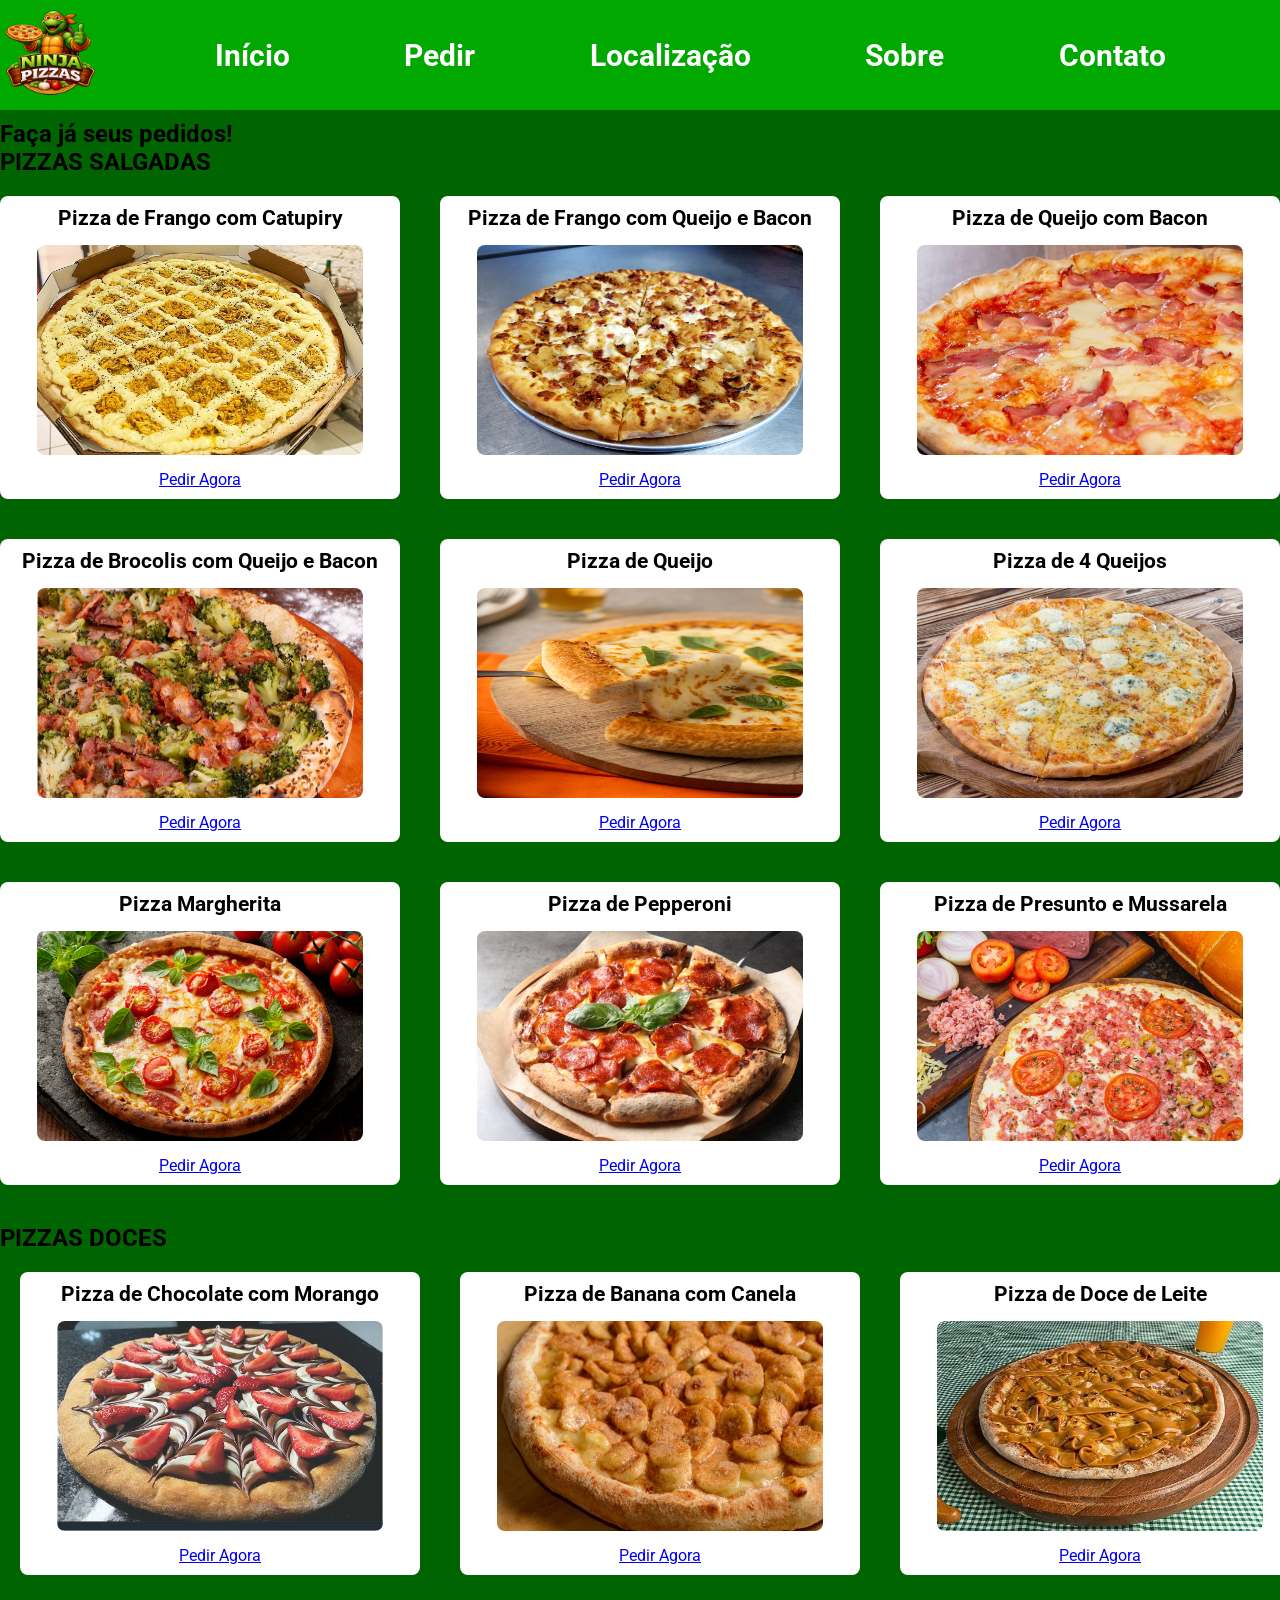
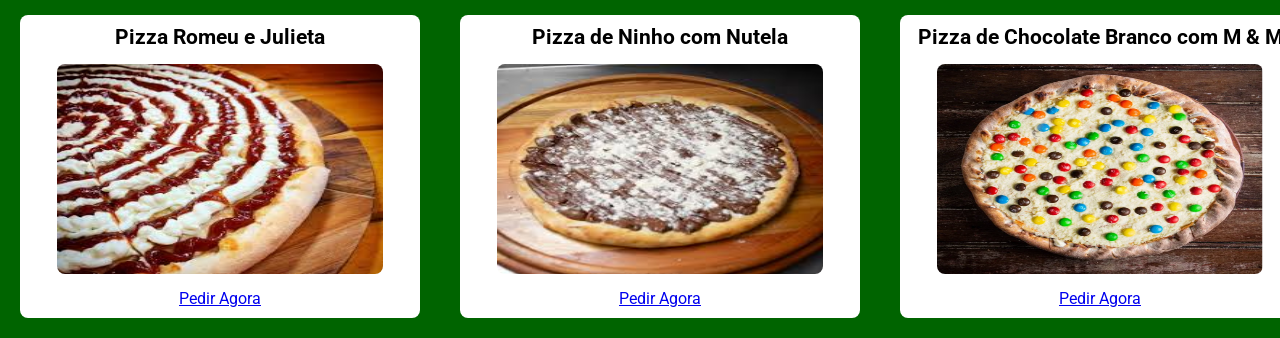
==== pedir.html @ e6d07bb4 "primeiro commit" ====
<!DOCTYPE html>
<html lang="pt-br">
<head>
    <meta charset="UTF-8">
    <meta name="viewport" content="width=device-width, initial-scale=1.0">
    <link rel="shortcut icon" href="img/flavicons.png" type="image/x-icon">
    <link rel="preconnect" href="https://fonts.googleapis.com">
    <link rel="preconnect" href="https://fonts.gstatic.com" crossorigin>
    <link href="https://fonts.googleapis.com/css2?family=Roboto:ital,wght@0,100..900;1,100..900&display=swap" rel="stylesheet">
    <link rel="stylesheet" href="style.css">
    <title>NINJA PIZZAS</title>
</head>
<body>
    <header class="header">
        <img class="logo-ninja" src="img/logo-ninja.png" alt="logo-ninja">
        <nav class="nav">
            <a href="index.html">Início</a>
            <a href="pedir.html">Pedir</a>
            <a href="#">Localização</a>
            <a href="#">Sobre</a>
            <a href="#">Contato</a>
        </nav>
    </header>

    <main class="main-2">
        <h1>Faça já seus pedidos!</h1>
        <h2>PIZZAS SALGADAS</h2>
            <div class="container-salgadas">
                <div class="salgadas">
                    <p>Pizza de Frango com Catupiry</p>
                    <img  class="pizzas" src="img/pizza-1.jpg" alt="pizza-fc">
                    <a href="#">Pedir Agora</a>
                </div>
                <div class="salgadas">
                    <p>Pizza de Frango com Queijo e Bacon</p>
                    <img class="pizzas" src="img/pizza-2.jpg" alt="pizza-fqb">
                    <a href="#">Pedir Agora</a>
                </div>
                <div class="salgadas">
                    <p>Pizza de Queijo com Bacon</p>
                    <img class="pizzas" src="img/pizza-3.jpg" alt="pizza-qb">
                    <a href="#">Pedir Agora</a>
                </div>
                <div class="salgadas">
                    <p>Pizza de Brocolis com Queijo e Bacon</p>
                    <img class = "pizzas" src="img/pizza-4.jpg" alt="pizza-bqb">
                    <a href="#">Pedir Agora</a>
                </div>
                <div class="salgadas">
                    <p>Pizza de Queijo</p>
                    <img class = "pizzas" src="img/pizza-5.jpg" alt="pizza-q">
                    <a href="#">Pedir Agora</a>
                </div>
                <div class="salgadas">
                    <p>Pizza de 4 Queijos</p>
                    <img class = "pizzas" src="img/pizza-6.jpg" alt="pizza-3q">
                    <a href="#">Pedir Agora</a>
                </div>
                <div class="salgadas">
                    <p>Pizza Margherita</p>
                    <img class = "pizzas" src="img/pizza-7.jpg" alt="pizza-m">
                    <a href="#">Pedir Agora</a>
                </div>
                <div class="salgadas">
                    <p>Pizza de Pepperoni</p>
                    <img class = "pizzas" src="img/pizza-8.jpeg" alt="pizza-p">
                    <a href="#">Pedir Agora</a>
                </div>
                <div class="salgadas">
                    <p>Pizza de Presunto e Mussarela</p>
                    <img class = "pizzas" src="img/pizza-9.jpg" alt="pizza-pm">
                    <a href="#">Pedir Agora</a>
                </div> 
            </div><br>
        <h2>PIZZAS DOCES</h2>
            <div class="container-doces">
                <div class="doces">
                    <p>Pizza de Chocolate com Morango</p>
                    <img class = "pizzas" src="img/pizza-d-1.jpg" alt="pizza-cm">
                    <a href="#">Pedir Agora</a>
                </div>
                <div class="doces">
                    <p>Pizza de Banana com Canela</p>
                    <img class = "pizzas" src="img/pizza-d-2.jpg" alt="pizza-bc">
                    <a href="#">Pedir Agora</a>
                </div>
                <div class="doces">
                    <p>Pizza de Doce de Leite</p>
                    <img class = "pizzas" src="img/pizza-d-3.jpg" alt="pizza-dl">
                    <a href="#">Pedir Agora</a>
                </div>
                <div class="doces">
                    <p>Pizza Romeu e Julieta</p>
                    <img class = "pizzas" src="img/pizza-d-4.jpg" alt="pizza-rj">
                    <a href="#">Pedir Agora</a>
                </div>
                <div class="doces">
                    <p>Pizza de Ninho com Nutela</p>
                    <img class = "pizzas" src="img/pizza-d-5.jpg" alt="pizza-nn">
                    <a href="#">Pedir Agora</a>
                </div>
                <div class="doces">
                    <p>Pizza de Chocolate Branco com M & M</p>
                    <img class = "pizzas" src="img/pizza-d-6.webp" alt="pizza-cmm">
                    <a href="#">Pedir Agora</a>
                </div> 
            </div>

    </main>
---- style.css ----
* {
    margin: 0;
    padding: 0;
    box-sizing: border-box;
}

body {
    font-family: "Roboto", sans-serif, Helvetica;
    background-color: darkgreen;
}

.header {
    display: flex;
    justify-content: center;
    align-items: center;
    width: 100%;
    height: 110px;
    background-color: rgb(0, 168, 0);
}

.nav {
    display: flex;
    justify-content: space-evenly;
    margin-right: 0px;
    width: 100%;
    transition: 0.3s;
}

.nav a {
    text-decoration: none;
    font-size: 30px;
    color: white;
    font-weight: 700;
}

.nav a:hover {
    color: red; 
    font-weight: 900;
}

.logo-ninja {
    width: 100px;
}

.main {
    display: flex;
    flex-direction: column; 
    align-items: center;
    text-align: center;
    padding: 20px;
    background-color: darkgreen;
    color: white;
    width: 100%;
    height: 100%;
}

.banner {
    width: 100%;
    max-width: 800px;
    height: auto;
    margin: 15px;
    border-radius: 8px;
}

h1 {
    font-size: 24px;
    margin-top: 10px;
}

#button-p {
    border: 1px solid green;
    border-radius: 10px;
    padding: 25px;
    color: #000;
    width: 170px;
    height: auto;
    background-image: linear-gradient(90deg, green, white, white, red);
    transition: 0.9s;
    font-size: 22px;
    text-decoration: none;
    font-weight: bold;
    cursor: pointer;
}

#button-p:hover {
    background-image: linear-gradient(90deg, darkgreen, rgb(180, 180, 180), rgb(179, 179, 179), rgb(121, 0, 0));
}

.footer {
    background-color: darkgreen;
    height: 100%;
    display: flex;
    justify-content: center;
    align-items: flex-end;
    text-align: center;
}

.container-salgadas {
    display: grid;
    grid-template-columns: 1fr 1fr 1fr;
    justify-content: center;
    align-items: center;
    text-align: center;
}

.container-salgadas p {
    font-size: 21px;
    font-weight: 700;

}

.container-doces {
    display: grid;
    grid-template-columns: 1fr 1fr 1fr;
}

.container-doces p {
    font-size: 21px;
    font-weight: 700;
}
.salgadas {
    background-color: white;
    margin: 20px;
    display: flex;
    flex-direction: column;
    align-items: center;
    gap: 15px;
    border-radius: 8px;
    width: 400px;
    padding: 10px;

}

.doces {
    background-color: white;
    margin: 20px;
    display: flex;
    flex-direction: column;
    align-items: center;
    gap: 15px;
    border-radius: 8px;
    width: 400px;
    padding: 10px;
}

.pizzas {
    height: 210px;
    width: 200px;
    justify-content: center;
    width: 86%;
    border-radius: 8px;
}
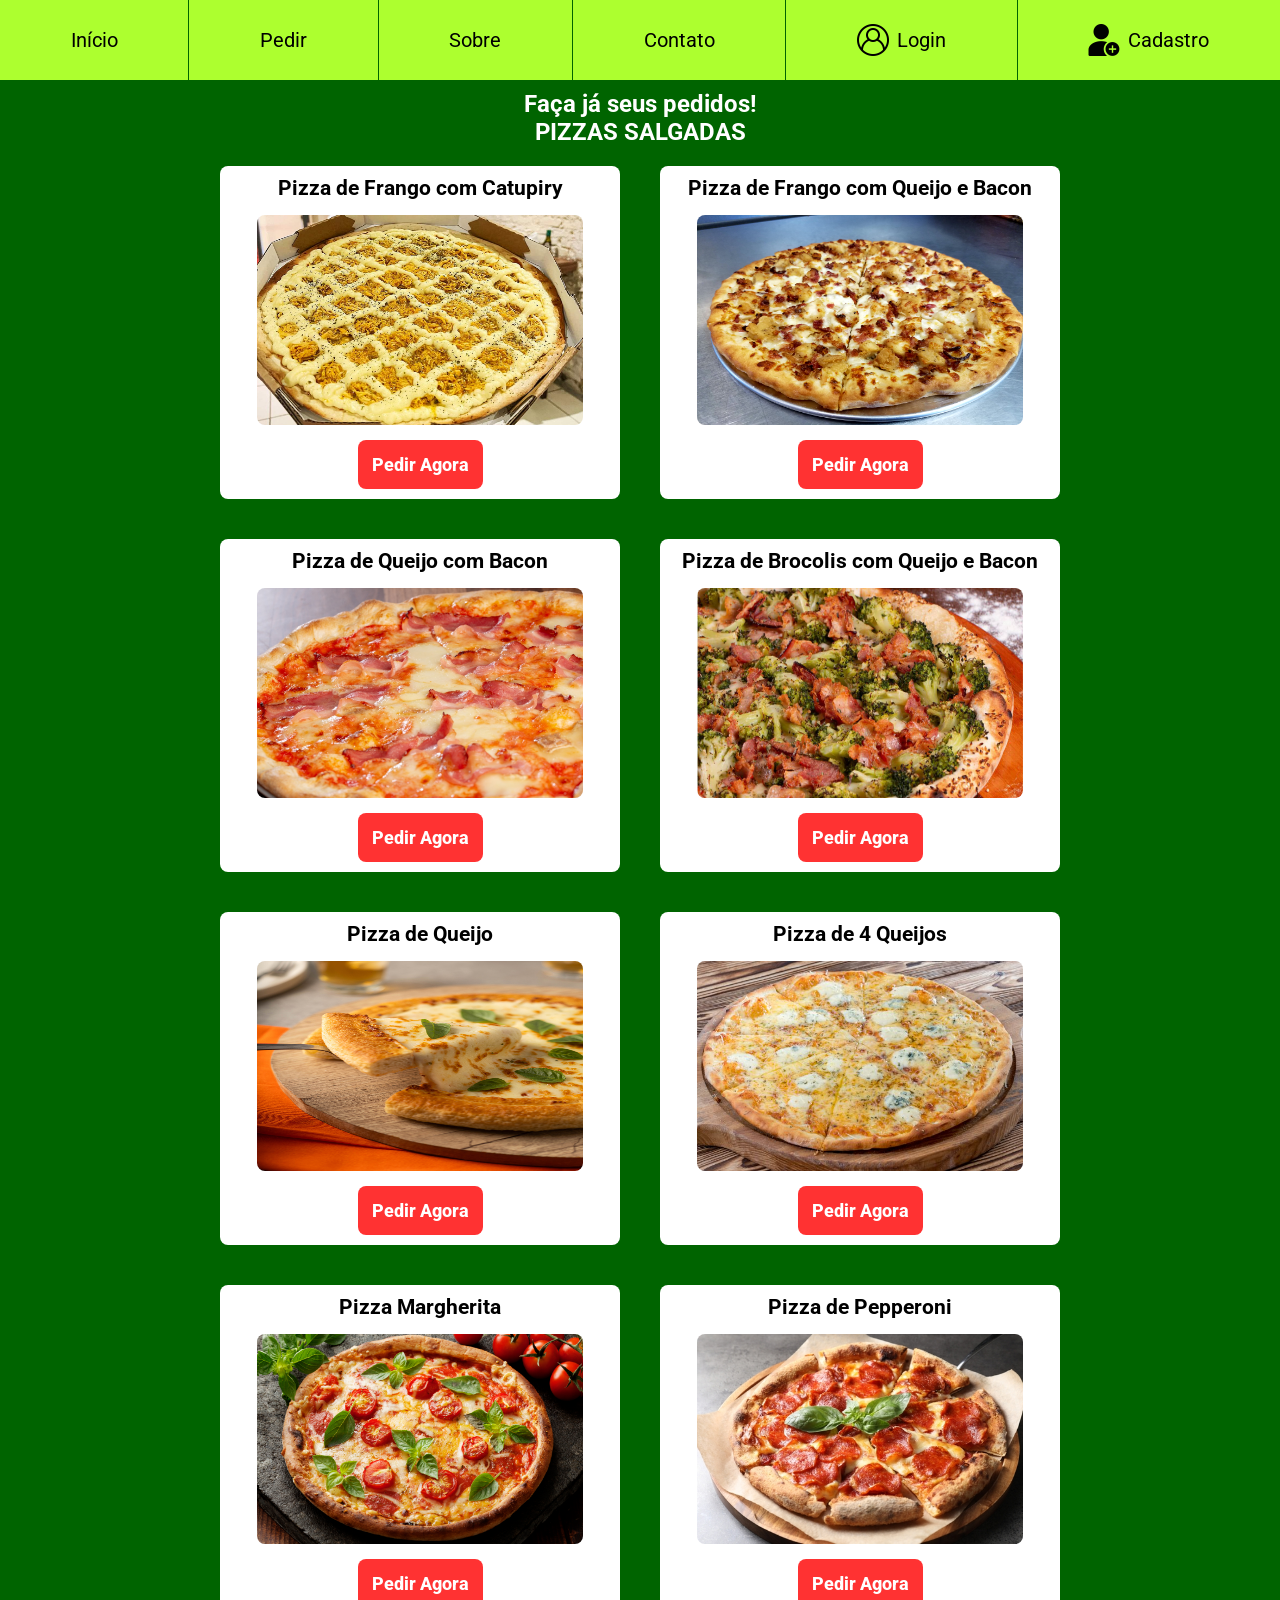
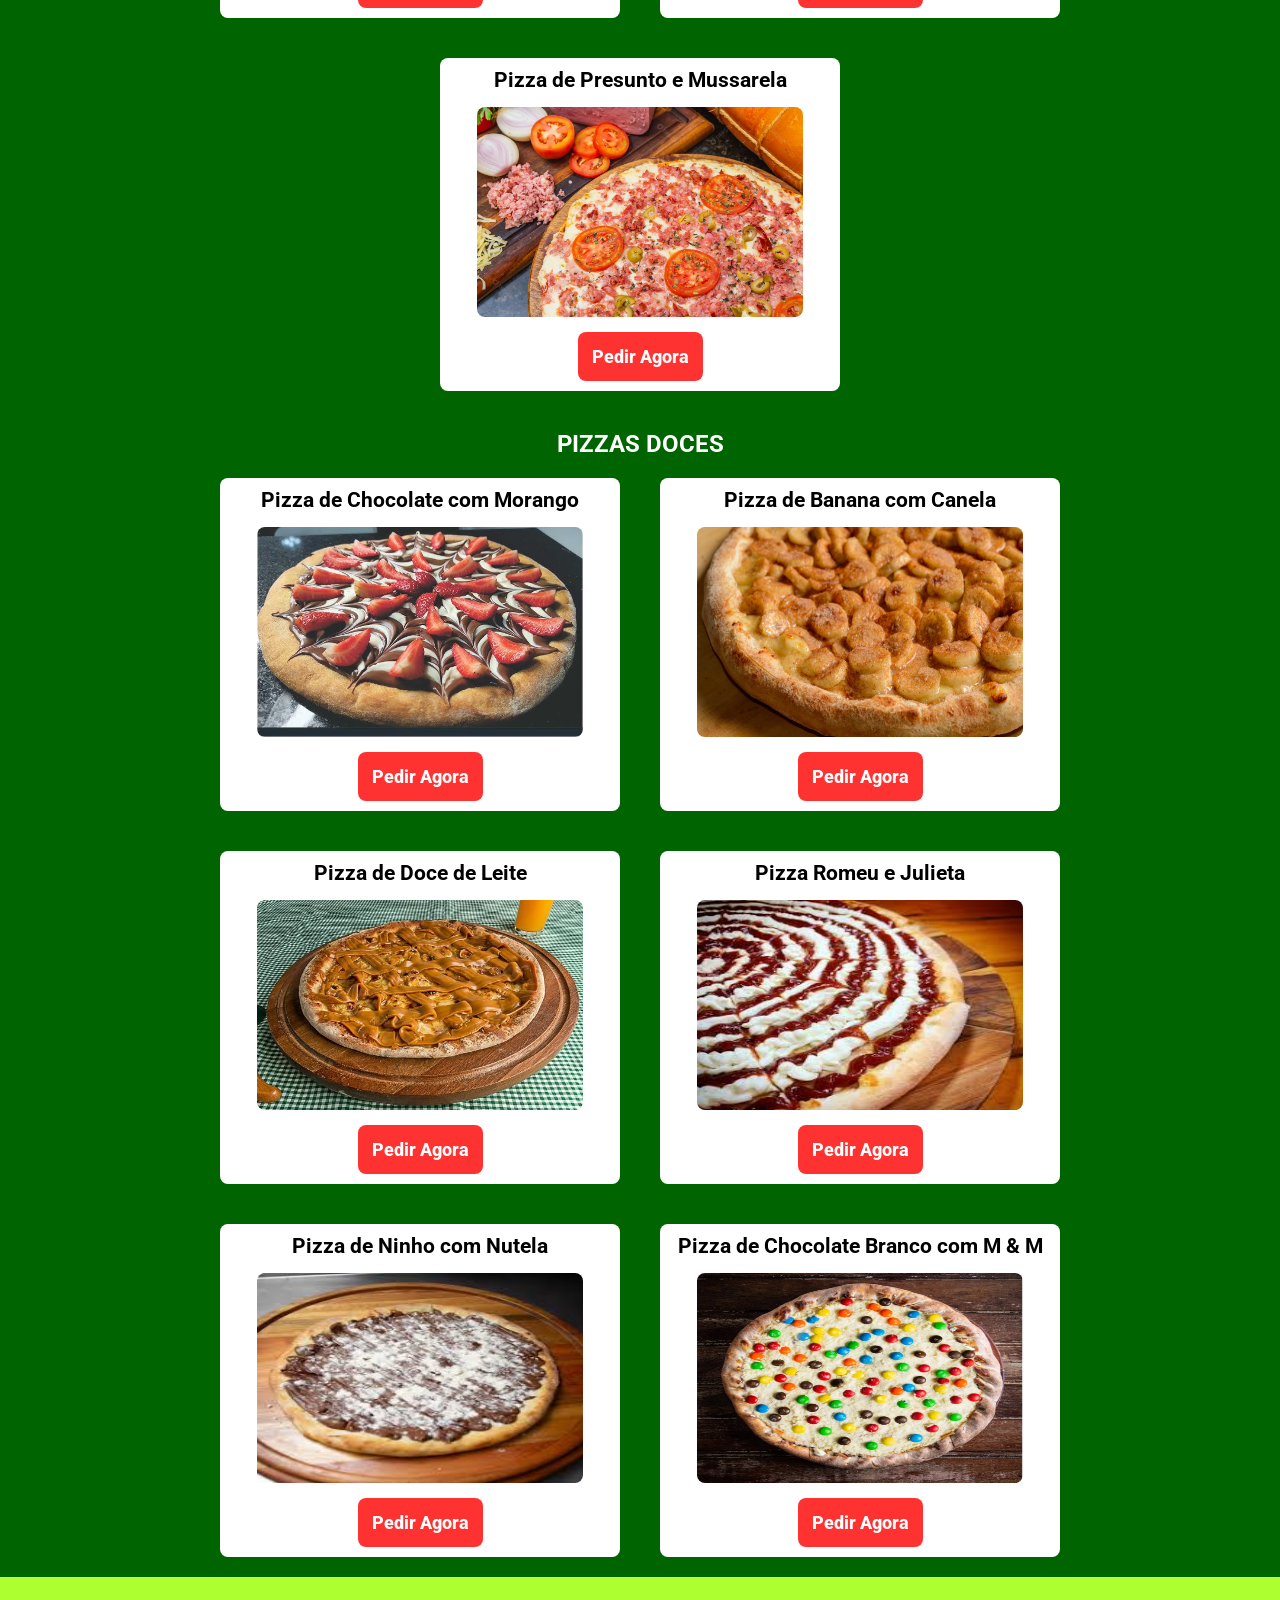
==== commit c1f21a55: "adicionei a parte sobre, e fiz alguns ajustes no index e  no css" ====
--- a/pedir.html
+++ b/pedir.html
@@ -8,19 +8,26 @@
     <link rel="preconnect" href="https://fonts.gstatic.com" crossorigin>
     <link href="https://fonts.googleapis.com/css2?family=Roboto:ital,wght@0,100..900;1,100..900&display=swap" rel="stylesheet">
     <link rel="stylesheet" href="style.css">
-    <title>NINJA PIZZAS</title>
+    <title>NINJA PIZZAS - Pedir</title>
 </head>
 <body>
-    <header class="header">
-        <img class="logo-ninja" src="img/logo-ninja.png" alt="logo-ninja">
         <nav class="nav">
             <a href="index.html">Início</a>
+            <hr>
             <a href="pedir.html">Pedir</a>
-            <a href="#">Localização</a>
-            <a href="#">Sobre</a>
+            <hr>
+            <a href="sobre.html">Sobre</a>
+            <hr>
             <a href="#">Contato</a>
+            <hr>
+            <a href="#">
+                <img src="img/user-interface.png" alt="login">Login
+            </a>
+            <hr>
+            <a href="$">
+                <img src="img/add.png" alt="cadastro">Cadastro
+            </a>
         </nav>
-    </header>
 
     <main class="main-2">
         <h1>Faça já seus pedidos!</h1>
@@ -106,4 +113,7 @@
                 </div> 
             </div>
 
+    <footer class="footer">
+        <p>&copy; - Todos os direitos Reservados.</p>
+    </footer>
     </main>
--- a/style.css
+++ b/style.css
@@ -9,37 +9,40 @@
     background-color: darkgreen;
 }
 
-.header {
-    display: flex;
-    justify-content: center;
-    align-items: center;
-    width: 100%;
-    height: 110px;
-    background-color: rgb(0, 168, 0);
-}
-
-.nav {
+.nav {  
+    background-color: greenyellow;
+    height: 80px;
+    width: 100%;
     display: flex;
     justify-content: space-evenly;
-    margin-right: 0px;
-    width: 100%;
-    transition: 0.3s;
-}
-
-.nav a {
+    position: sticky;
+    top: 0;
+    z-index: 9;
+
+}
+
+.nav hr {
+    border: none;
+    background-color: darkgreen;
+    width: 1px;
+}
+
+.nav img {
+    width: 40px;
+    padding-right: 8px
+}
+.nav  a{
+    display: flex;
     text-decoration: none;
-    font-size: 30px;
-    color: white;
-    font-weight: 700;
+    align-items: center;
+    font-size: 20px;
+    transition: 0.9;
+    color: #000;
 }
 
 .nav a:hover {
-    color: red; 
-    font-weight: 900;
-}
-
-.logo-ninja {
-    width: 100px;
+    color: red;
+    font-weight: 550;
 }
 
 .main {
@@ -60,6 +63,12 @@
     height: auto;
     margin: 15px;
     border-radius: 8px;
+    opacity: 0.8;
+    transition: 0.9s;
+}
+
+.banner:hover{
+    opacity: 1;
 }
 
 h1 {
@@ -67,37 +76,88 @@
     margin-top: 10px;
 }
 
-#button-p {
-    border: 1px solid green;
+.conteudo-2 {
+    display: flex;
+    width: 100%;
+    justify-content: center;
+}
+.promos {
+    display: flex;
+}
+
+.promos img {
+    width: 280px;
+    padding: 1%;
+    border-radius: 16px;
+    opacity: 0.7;
+    transform: scale(1);
+    transition: 0.9s;
+    cursor: pointer;
+}
+
+.promos img:hover{
+    opacity: 1;
+    transform: scale(1.03);
+}
+
+.conteudo-3 {
+    display: flex;
+    justify-content: center;
+    margin: 30px 0;
+}
+
+.conteudo-3 img{
+    width: 840px;
     border-radius: 10px;
-    padding: 25px;
-    color: #000;
-    width: 170px;
-    height: auto;
-    background-image: linear-gradient(90deg, green, white, white, red);
+    opacity: 0.7;
     transition: 0.9s;
-    font-size: 22px;
+    cursor: pointer;
+}
+
+.conteudo-3 img:hover{
+    opacity: 1;
+    transform: scale(1.02);
+}
+
+.footer {
+    background-color: greenyellow;
+    width: 100%;
+    height: 40px;
+    display: flex;
+    justify-content: center;
+    align-items: flex-end;
+    text-align: center;
+    bottom: 0;
+}
+
+.main-2 {
+    text-align: center;
+}
+
+.main-2 a{
     text-decoration: none;
-    font-weight: bold;
-    cursor: pointer;
-}
-
-#button-p:hover {
-    background-image: linear-gradient(90deg, darkgreen, rgb(180, 180, 180), rgb(179, 179, 179), rgb(121, 0, 0));
-}
-
-.footer {
-    background-color: darkgreen;
-    height: 100%;
-    display: flex;
-    justify-content: center;
-    align-items: flex-end;
-    text-align: center;
-}
-
+    background-color: red;
+    font-size: 18px;
+    font-weight: 800;
+    color: white;
+    padding: 14px;
+    border: none;
+    border-radius: 8px;
+    opacity: 0.8;
+    transition: 0.5s;
+}
+
+.main-2 a:hover{
+    transform: scale(1.1);
+    opacity: 1;
+}
+
+.main-2 h1, h2 {
+    color: #ffffff
+}
 .container-salgadas {
-    display: grid;
-    grid-template-columns: 1fr 1fr 1fr;
+    display: flex;
+    flex-wrap: wrap;
     justify-content: center;
     align-items: center;
     text-align: center;
@@ -110,8 +170,9 @@
 }
 
 .container-doces {
-    display: grid;
-    grid-template-columns: 1fr 1fr 1fr;
+    display: flex;
+    flex-wrap: wrap;
+    justify-content: center;
 }
 
 .container-doces p {
